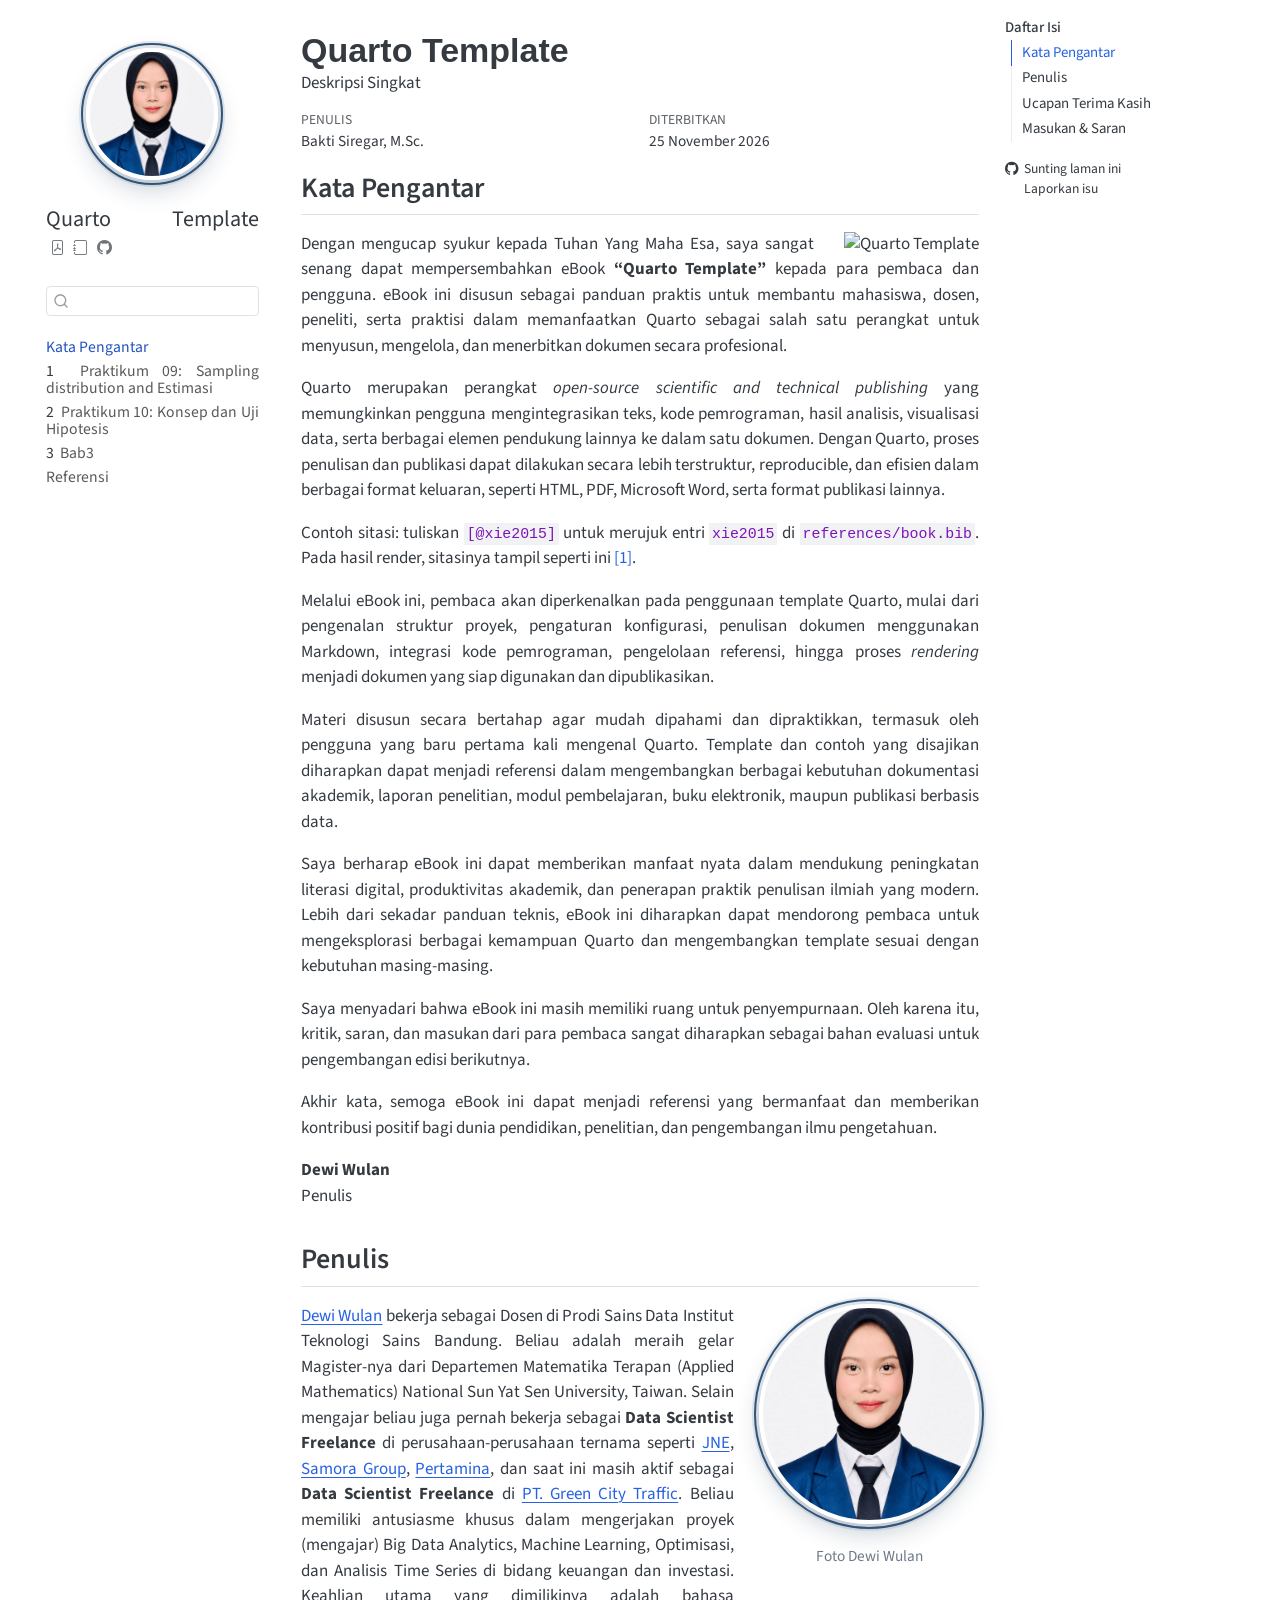
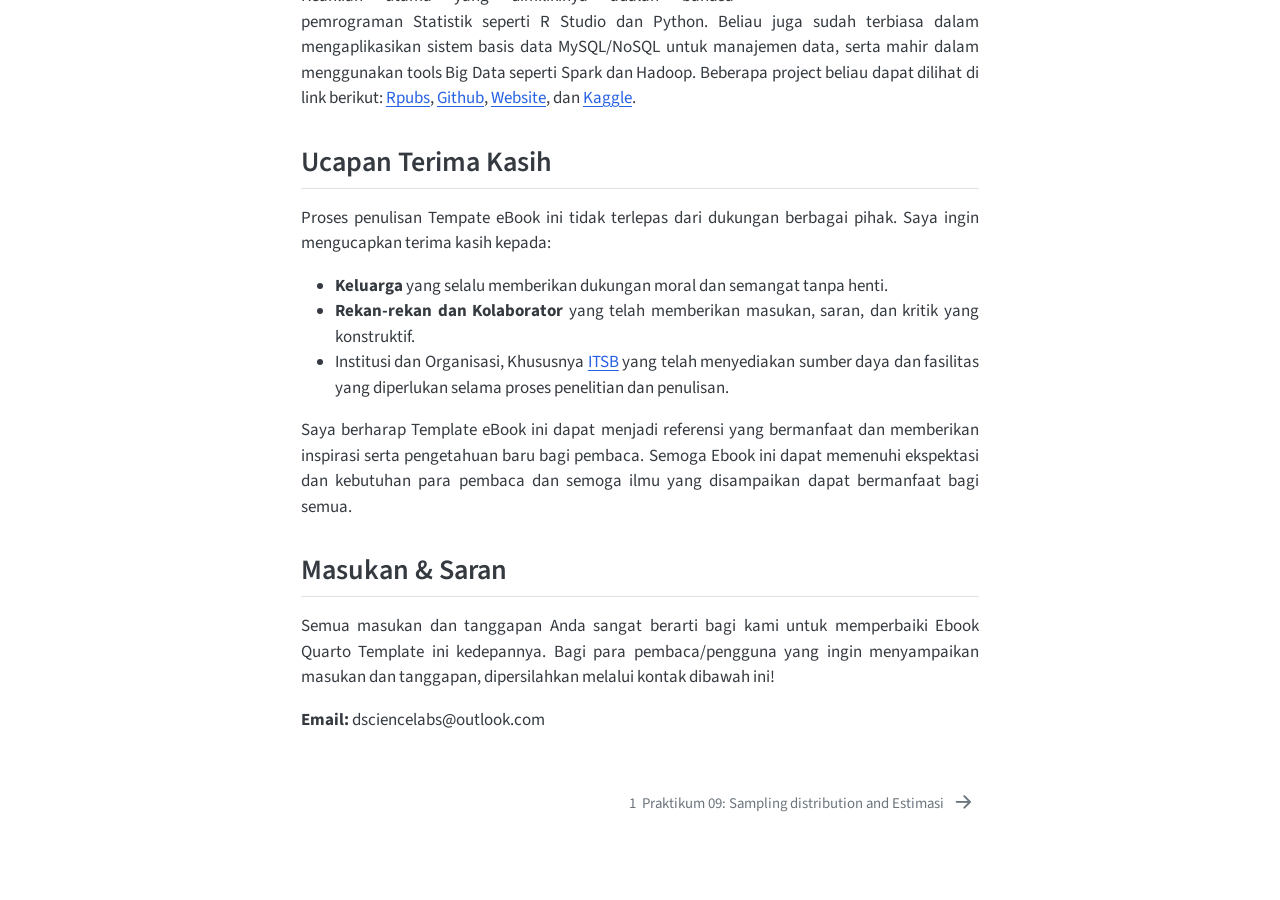
==== docs/index.html @ 30774d6d "Update book content" ====
<!DOCTYPE html>
<html xmlns="http://www.w3.org/1999/xhtml" lang="id" xml:lang="id"><head>

<meta charset="utf-8">
<meta name="generator" content="quarto-1.11.9">

<meta name="viewport" content="width=device-width, initial-scale=1.0, user-scalable=yes">

<meta name="author" content="Dewi Wulan">
<meta name="dcterms.date" content="2026-11-25">
<meta name="description" content="Deskripsi Singkat">

<title>Quarto Template</title>
<style>
/* Default styles provided by pandoc.
** See https://pandoc.org/MANUAL.html#variables-for-html for config info.
*/
span.smallcaps{font-variant: small-caps;}
div.columns{display: flex; gap: 1.5em;}
div.column{flex: auto;}
@media screen {
div.columns{gap: min(4vw, 1.5em);}
div.column{overflow-x: auto;}
}
div.hanging-indent{margin-left: 1.5em; text-indent: -1.5em;}
ul.task-list{list-style: none;}
ul.task-list li input[type="checkbox"] {
  width: 0.8em;
  margin: 0 0.8em 0.2em -1em; /* quarto-specific, see https://github.com/quarto-dev/quarto-cli/issues/4556 */ 
  vertical-align: middle;
}
/* CSS for citations */
div.csl-bib-body { }
div.csl-entry {
  clear: both;
  margin-bottom: 0em;
}
.hanging-indent div.csl-entry {
  margin-left:2em;
  text-indent:-2em;
}
div.csl-left-margin {
  min-width:2em;
  float:left;
}
div.csl-right-inline {
  margin-left:2em;
  padding-left:1em;
}
div.csl-indent {
  margin-left: 2em;
}</style>


<script src="site_libs/quarto-nav/quarto-nav.js"></script>
<script src="site_libs/quarto-nav/headroom.min.js"></script>
<script src="site_libs/clipboard/clipboard.min.js"></script>
<script src="site_libs/quarto-search/autocomplete.umd.js"></script>
<script src="site_libs/quarto-search/fuse.min.js"></script>
<script src="site_libs/quarto-search/quarto-search.js"></script>
<meta name="quarto:offset" content="./">
<link href="./chapters/bab-1.html" rel="next">
<script src="site_libs/quarto-html/quarto.js" type="module"></script>
<script src="site_libs/quarto-html/tabsets/tabsets.js" type="module"></script>
<script src="site_libs/quarto-html/scrollable-regions/scrollable-regions.js" type="module"></script>
<script src="site_libs/quarto-html/popper.min.js"></script>
<script src="site_libs/quarto-html/tippy.umd.min.js"></script>
<script src="site_libs/quarto-html/anchor.min.js"></script>
<link href="site_libs/quarto-html/tippy.css" rel="stylesheet">
<link href="site_libs/quarto-html/quarto-syntax-highlighting-63b5708e65d6cd79cd7618c58d0c21e7.css" rel="stylesheet" id="quarto-text-highlighting-styles">
<script src="site_libs/bootstrap/bootstrap.min.js"></script>
<link href="site_libs/bootstrap/bootstrap-icons.css" rel="stylesheet">
<link href="site_libs/bootstrap/bootstrap-8575377b15774f46c10fa1d7752ca172.min.css" rel="stylesheet" append-hash="true" id="quarto-bootstrap" data-mode="light">
<script id="quarto-search-options" type="application/json">{
  "location": "sidebar",
  "copy-button": false,
  "collapse-after": 3,
  "panel-placement": "start",
  "type": "textbox",
  "limit": 50,
  "keyboard-shortcut": [
    "f",
    "/",
    "s"
  ],
  "show-item-context": false,
  "language": {
    "search-no-results-text": "Tidak ada hasil",
    "search-matching-documents-text": "dokumen cocok",
    "search-copy-link-title": "Salin tautan untuk mencari",
    "search-hide-matches-text": "Sembunyikan kecocokan lainnya",
    "search-more-match-text": "kecocokan lainnya di dokumen ini",
    "search-more-matches-text": "kecocokan lainnya di dokumen ini",
    "search-clear-button-title": "Hapus",
    "search-text-placeholder": "",
    "search-detached-cancel-button-title": "Batal",
    "search-submit-button-title": "Kirim",
    "search-label": "Mencari"
  }
}</script>
<style>html{ scroll-behavior: smooth; }</style>
<meta name="author" content="Bakti Siregar, M.Sc.">


<link rel="stylesheet" href="assets/style.css">
</head>

<body class="nav-sidebar floating quarto-light"><a id="quarto-skip-link" class="visually-hidden-focusable" href="#quarto-document-content">Skip to main content</a>

<div id="quarto-search-results"></div>
  <header id="quarto-header" class="headroom fixed-top">
  <nav class="quarto-secondary-nav" aria-label="Bilah alat">
    <div class="container-fluid d-flex">
      <button type="button" class="quarto-btn-toggle btn" data-bs-toggle="collapse" role="button" data-bs-target=".quarto-sidebar-collapse-item" aria-controls="quarto-sidebar" aria-expanded="false" aria-label="Alihkan bilah sisi" onclick="if (window.quartoToggleHeadroom) { window.quartoToggleHeadroom(); }">
        <i class="bi bi-layout-text-sidebar-reverse"></i>
      </button>
        <nav class="quarto-page-breadcrumbs" aria-label="Jalur"><ol class="breadcrumb"><li class="breadcrumb-item"><a href="./index.html">Kata Pengantar</a></li></ol></nav>
        <a class="flex-grow-1" data-bs-toggle="collapse" data-bs-target=".quarto-sidebar-collapse-item" onclick="if (window.quartoToggleHeadroom) { window.quartoToggleHeadroom(); }">      
        </a>
      <button type="button" class="btn quarto-search-button" aria-label="Mencari" onclick="window.quartoOpenSearch();">
        <i class="bi bi-search"></i>
      </button>
    </div>
  </nav>
</header>
<!-- content -->
<div id="quarto-content" class="quarto-container page-columns page-rows-contents page-layout-article">
<!-- sidebar -->
  <nav id="quarto-sidebar" class="sidebar collapse collapse-horizontal quarto-sidebar-collapse-item sidebar-navigation floating overflow-auto" aria-label="Situs web">
    <div class="pt-lg-2 mt-2 text-left sidebar-header">
    <div class="sidebar-title mb-0 py-0">
      <a href="./">Quarto Template</a> 
        <div class="sidebar-tools-main tools-wide">
    <a href="./Quarto-Template.pdf" title="Pratinjau PDF" class="quarto-navigation-tool px-1" aria-label="Pratinjau PDF"><i class="bi bi-file-pdf"></i></a>
    <a href="./epub-reader.html" title="Pratinjau EPUB" class="quarto-navigation-tool px-1" aria-label="Pratinjau EPUB"><i class="bi bi-journal"></i></a>
    <a href="https://github.com/pakardata1/ebook-template-quarto.git" title="Kode Sumber" class="quarto-navigation-tool px-1" aria-label="Kode Sumber"><i class="bi bi-github"></i></a>
</div>
    </div>
      </div>
        <div class="mt-2 flex-shrink-0 align-items-center">
        <div class="sidebar-search">
        <div id="quarto-search" class="" title="Mencari"></div>
        </div>
        </div>
    <div class="sidebar-menu-container"> 
    <ul class="list-unstyled mt-1">
        <li class="sidebar-item">
  <div class="sidebar-item-container"> 
  <a href="./index.html" class="sidebar-item-text sidebar-link active">
 <span class="menu-text">Kata Pengantar</span></a>
  </div>
</li>
        <li class="sidebar-item">
  <div class="sidebar-item-container"> 
  <a href="./chapters/bab-1.html" class="sidebar-item-text sidebar-link">
 <span class="menu-text"><span class="chapter-number">1</span>&nbsp; <span class="chapter-title">Praktikum 09: Sampling distribution and Estimasi</span></span></a>
  </div>
</li>
        <li class="sidebar-item">
  <div class="sidebar-item-container"> 
  <a href="./chapters/bab-2.html" class="sidebar-item-text sidebar-link">
 <span class="menu-text"><span class="chapter-number">2</span>&nbsp; <span class="chapter-title">Praktikum 10: Konsep dan Uji Hipotesis</span></span></a>
  </div>
</li>
        <li class="sidebar-item">
  <div class="sidebar-item-container"> 
  <a href="./chapters/bab-3.html" class="sidebar-item-text sidebar-link">
 <span class="menu-text"><span class="chapter-number">3</span>&nbsp; <span class="chapter-title">Bab3</span></span></a>
  </div>
</li>
        <li class="sidebar-item">
  <div class="sidebar-item-container"> 
  <a href="./references/referensi.html" class="sidebar-item-text sidebar-link">
 <span class="menu-text">Referensi</span></a>
  </div>
</li>
    </ul>
    </div>
</nav>
<div id="quarto-sidebar-glass" class="quarto-sidebar-collapse-item" data-bs-toggle="collapse" data-bs-target=".quarto-sidebar-collapse-item"></div>
<!-- margin-sidebar -->
    <div id="quarto-margin-sidebar" class="sidebar margin-sidebar">
        <nav id="TOC" role="doc-toc" aria-labelledby="toc-title" class="toc-active">
    <h2 id="toc-title">Daftar Isi</h2>
   
  <ul>
  <li><a href="#kata-pengantar" id="toc-kata-pengantar" class="nav-link active" data-scroll-target="#kata-pengantar">Kata Pengantar</a></li>
  <li><a href="#penulis" id="toc-penulis" class="nav-link" data-scroll-target="#penulis">Penulis</a></li>
  <li><a href="#ucapan-terima-kasih" id="toc-ucapan-terima-kasih" class="nav-link" data-scroll-target="#ucapan-terima-kasih">Ucapan Terima Kasih</a></li>
  <li><a href="#masukan-saran" id="toc-masukan-saran" class="nav-link" data-scroll-target="#masukan-saran">Masukan &amp; Saran</a></li>
  </ul>
<div class="toc-actions"><ul><li><a href="https://github.com/pakardata1/ebook-template-quarto.git/edit/main/index.qmd" class="toc-action"><i class="bi bi-github"></i>Sunting laman ini</a></li><li><a href="https://github.com/pakardata1/ebook-template-quarto.git/issues/new" class="toc-action"><i class="bi empty"></i>Laporkan isu</a></li></ul></div></nav>
    </div>
<!-- main -->
<main class="content" id="quarto-document-content" tabindex="-1">

<header id="title-block-header" class="quarto-title-block default">
<div class="quarto-title">
<h1 class="title">Quarto Template</h1>
</div>

<div>
  <div class="description">
    Deskripsi Singkat
  </div>
</div>


<div class="quarto-title-meta">

    <div>
    <div class="quarto-title-meta-heading">Penulis</div>
    <div class="quarto-title-meta-contents">
             <p>Bakti Siregar, M.Sc. </p>
          </div>
  </div>
    
    <div>
    <div class="quarto-title-meta-heading">Diterbitkan</div>
    <div class="quarto-title-meta-contents">
      <p class="date">25 November 2026</p>
    </div>
  </div>
  
    
  </div>
  


</header>



<section id="kata-pengantar" class="level2 unnumbered">
<h2 class="unnumbered anchored" data-anchor-id="kata-pengantar">Kata Pengantar</h2><p><img src="images/Cover.png" title="Quarto Template" class="quarto-cover-image nolightbox img-fluid"></p>
<p>Dengan mengucap syukur kepada Tuhan Yang Maha Esa, saya sangat senang dapat mempersembahkan eBook <strong>“Quarto Template”</strong> kepada para pembaca dan pengguna. eBook ini disusun sebagai panduan praktis untuk membantu mahasiswa, dosen, peneliti, serta praktisi dalam memanfaatkan Quarto sebagai salah satu perangkat untuk menyusun, mengelola, dan menerbitkan dokumen secara profesional.</p>
<p>Quarto merupakan perangkat <em>open-source scientific and technical publishing</em> yang memungkinkan pengguna mengintegrasikan teks, kode pemrograman, hasil analisis, visualisasi data, serta berbagai elemen pendukung lainnya ke dalam satu dokumen. Dengan Quarto, proses penulisan dan publikasi dapat dilakukan secara lebih terstruktur, reproducible, dan efisien dalam berbagai format keluaran, seperti HTML, PDF, Microsoft Word, serta format publikasi lainnya.</p>
<p>Contoh sitasi: tuliskan <code>[@xie2015]</code> untuk merujuk entri <code>xie2015</code> di <code>references/book.bib</code>. Pada hasil render, sitasinya tampil seperti ini <span class="citation" data-cites="xie2015"><a href="references/referensi.html#ref-xie2015" role="doc-biblioref">[1]</a></span>.</p>
<p>Melalui eBook ini, pembaca akan diperkenalkan pada penggunaan template Quarto, mulai dari pengenalan struktur proyek, pengaturan konfigurasi, penulisan dokumen menggunakan Markdown, integrasi kode pemrograman, pengelolaan referensi, hingga proses <em>rendering</em> menjadi dokumen yang siap digunakan dan dipublikasikan.</p>
<p>Materi disusun secara bertahap agar mudah dipahami dan dipraktikkan, termasuk oleh pengguna yang baru pertama kali mengenal Quarto. Template dan contoh yang disajikan diharapkan dapat menjadi referensi dalam mengembangkan berbagai kebutuhan dokumentasi akademik, laporan penelitian, modul pembelajaran, buku elektronik, maupun publikasi berbasis data.</p>
<p>Saya berharap eBook ini dapat memberikan manfaat nyata dalam mendukung peningkatan literasi digital, produktivitas akademik, dan penerapan praktik penulisan ilmiah yang modern. Lebih dari sekadar panduan teknis, eBook ini diharapkan dapat mendorong pembaca untuk mengeksplorasi berbagai kemampuan Quarto dan mengembangkan template sesuai dengan kebutuhan masing-masing.</p>
<p>Saya menyadari bahwa eBook ini masih memiliki ruang untuk penyempurnaan. Oleh karena itu, kritik, saran, dan masukan dari para pembaca sangat diharapkan sebagai bahan evaluasi untuk pengembangan edisi berikutnya.</p>
<p>Akhir kata, semoga eBook ini dapat menjadi referensi yang bermanfaat dan memberikan kontribusi positif bagi dunia pendidikan, penelitian, dan pengembangan ilmu pengetahuan.</p>
<p><strong>Dewi Wulan</strong><br>
Penulis</p>
</section>
<section id="penulis" class="level2">
<h2 class="anchored" data-anchor-id="penulis">Penulis</h2>
<div class="quarto-figure quarto-figure-right">
<figure class="figure">
<p><img src="images/author/DEWI.png" class="author-portrait img-fluid figure-img" style="width:1.5in"></p>
<figcaption>Foto Dewi Wulan</figcaption>
</figure>
</div>
<p><strong><a href="https://www.linkedin.com/in/dsciencelabs/">Dewi Wulan</a></strong> bekerja sebagai Dosen di Prodi Sains Data Institut Teknologi Sains Bandung. Beliau adalah meraih gelar Magister-nya dari Departemen Matematika Terapan (Applied Mathematics) National Sun Yat Sen University, Taiwan. Selain mengajar beliau juga pernah bekerja sebagai <strong>Data Scientist Freelance</strong> di perusahaan-perusahaan ternama seperti <a href="https://www.jne.co.id/id/beranda">JNE</a>, <a href="https://www.samoragroup.co.id/home/en">Samora Group</a>, <a href="https://www.pertamina.com/">Pertamina</a>, dan saat ini masih aktif sebagai <strong>Data Scientist Freelance</strong> di <a href="PT. Green City Traffic">PT. Green City Traffic</a>. Beliau memiliki antusiasme khusus dalam mengerjakan proyek (mengajar) Big Data Analytics, Machine Learning, Optimisasi, dan Analisis Time Series di bidang keuangan dan investasi. Keahlian utama yang dimilikinya adalah bahasa pemrograman Statistik seperti R Studio dan Python. Beliau juga sudah terbiasa dalam mengaplikasikan sistem basis data MySQL/NoSQL untuk manajemen data, serta mahir dalam menggunakan tools Big Data seperti Spark dan Hadoop. Beberapa project beliau dapat dilihat di link berikut: <a href="https://rpubs.com/dsciencelabs">Rpubs</a>, <a href="https://github.com/dsciencelabs">Github</a>, <a href="https://dsciencelabs.github.io/web/index.html">Website</a>, dan <a href="https://www.kaggle.com/baktisiregar/code">Kaggle</a>.</p>
</section>
<section id="ucapan-terima-kasih" class="level2">
<h2 class="anchored" data-anchor-id="ucapan-terima-kasih">Ucapan Terima Kasih</h2>
<p>Proses penulisan Tempate eBook ini tidak terlepas dari dukungan berbagai pihak. Saya ingin mengucapkan terima kasih kepada:</p>
<ul>
<li><strong>Keluarga</strong> yang selalu memberikan dukungan moral dan semangat tanpa henti.</li>
<li><strong>Rekan-rekan dan Kolaborator</strong> yang telah memberikan masukan, saran, dan kritik yang konstruktif.</li>
<li>Institusi dan Organisasi, Khususnya <strong><a href="https://itsb.ac.id/">ITSB</a></strong> yang telah menyediakan sumber daya dan fasilitas yang diperlukan selama proses penelitian dan penulisan.</li>
</ul>
<p>Saya berharap Template eBook ini dapat menjadi referensi yang bermanfaat dan memberikan inspirasi serta pengetahuan baru bagi pembaca. Semoga Ebook ini dapat memenuhi ekspektasi dan kebutuhan para pembaca dan semoga ilmu yang disampaikan dapat bermanfaat bagi semua.</p>
</section>
<section id="masukan-saran" class="level2">
<h2 class="anchored" data-anchor-id="masukan-saran">Masukan &amp; Saran</h2>
<p>Semua masukan dan tanggapan Anda sangat berarti bagi kami untuk memperbaiki Ebook Quarto Template ini kedepannya. Bagi para pembaca/pengguna yang ingin menyampaikan masukan dan tanggapan, dipersilahkan melalui kontak dibawah ini!</p>
<p><strong>Email:</strong> dsciencelabs@outlook.com</p>


<div id="refs" class="references csl-bib-body" data-entry-spacing="0" role="list" style="display: none">
<div id="ref-xie2015" class="csl-entry" role="listitem">
<div class="csl-left-margin">[1] </div><div class="csl-right-inline">Y. Xie, <em><a href="http://yihui.name/knitr/">Dynamic Documents with <span>R</span> and knitr</a></em>, 2nd ed. Boca Raton, Florida: Chapman; Hall/CRC, 2015.</div>
</div>
</div>
</section>

</main> <!-- /main -->
<script>

document.querySelectorAll('a[href^="http://"], a[href^="https://"]').forEach((link) => {

  if (link.classList.contains("quarto-navigation-tool")) {

    return;

  }



  window.tippy(link, {

    content: link.href,

    placement: "top",

    maxWidth: 480,

  });

});

</script>

<script id="quarto-html-after-body" type="application/javascript">
  window.document.addEventListener("DOMContentLoaded", function (event) {
    const icon = "";
    const anchorJS = new window.AnchorJS();
    anchorJS.options = {
      placement: 'right',
      icon: icon
    };
    anchorJS.add('.anchored');
    const isCodeAnnotation = (el) => {
      for (const clz of el.classList) {
        if (clz.startsWith('code-annotation-')) {                     
          return true;
        }
      }
      return false;
    }
    const onCopySuccess = function(e) {
      // button target
      const button = e.trigger;
      // don't keep focus
      button.blur();
      // flash "checked"
      button.classList.add('code-copy-button-checked');
      var currentTitle = button.getAttribute("title");
      button.setAttribute("title", "Disalin!");
      let tooltip;
      if (window.bootstrap) {
        button.setAttribute("data-bs-toggle", "tooltip");
        button.setAttribute("data-bs-placement", "left");
        button.setAttribute("data-bs-title", "Disalin!");
        tooltip = new bootstrap.Tooltip(button, 
          { trigger: "manual", 
            customClass: "code-copy-button-tooltip",
            offset: [0, -8]});
        tooltip.show();    
      }
      setTimeout(function() {
        if (tooltip) {
          tooltip.hide();
          button.removeAttribute("data-bs-title");
          button.removeAttribute("data-bs-toggle");
          button.removeAttribute("data-bs-placement");
        }
        button.setAttribute("title", currentTitle);
        button.classList.remove('code-copy-button-checked');
      }, 1000);
      // clear code selection
      e.clearSelection();
    }
    const getTextToCopy = function(trigger) {
      const outerScaffold = trigger.parentElement.cloneNode(true);
      const codeEl = outerScaffold.querySelector('code');
      for (const childEl of codeEl.children) {
        if (isCodeAnnotation(childEl)) {
          childEl.remove();
        }
      }
      return codeEl.innerText;
    }
    const clipboard = new window.ClipboardJS('.code-copy-button:not([data-in-quarto-modal])', {
      text: getTextToCopy
    });
    clipboard.on('success', onCopySuccess);
    if (window.document.getElementById('quarto-embedded-source-code-modal')) {
      const clipboardModal = new window.ClipboardJS('.code-copy-button[data-in-quarto-modal]', {
        text: getTextToCopy,
        container: window.document.getElementById('quarto-embedded-source-code-modal')
      });
      clipboardModal.on('success', onCopySuccess);
    }
      var localhostRegex = new RegExp(/^(?:http|https):\/\/localhost\:?[0-9]*\//);
      var mailtoRegex = new RegExp(/^mailto:/);
        var filterRegex = new RegExp('/' + window.location.host + '/');
      const newWindowLabel = "(opens in a new tab)";
      const newWindowNoteId = "quarto-ext-newwindow-label";
      // Links reference one hidden label through aria-describedby, so the
      // announcement never changes their accessible name.
      var describeNewWindow = (link) => {
        if (!window.document.getElementById(newWindowNoteId)) {
          var newWindowNote = window.document.createElement("span");
          newWindowNote.id = newWindowNoteId;
          newWindowNote.hidden = true;
          newWindowNote.textContent = newWindowLabel;
          window.document.body.appendChild(newWindowNote);
        }
        var describedBy = (link.getAttribute("aria-describedby") || "").split(/\s+/).filter(Boolean);
        if (!describedBy.includes(newWindowNoteId)) {
          describedBy.push(newWindowNoteId);
          link.setAttribute("aria-describedby", describedBy.join(" "));
        }
      }
      var isInternal = (href) => {
          return filterRegex.test(href) || localhostRegex.test(href) || mailtoRegex.test(href);
      }
      // Inspect non-navigation links and adorn them if external
      window.quartoDecorateExternalLinks = function (root) {
     var links = (root || window.document).querySelectorAll('a[href]:not(.nav-link):not(.navbar-brand):not(.toc-action):not(.sidebar-link):not(.sidebar-item-toggle):not(.pagination-link):not(.no-external):not([aria-hidden]):not(.dropdown-item):not(.quarto-navigation-tool):not(.about-link)');
      for (var i=0; i<links.length; i++) {
        const link = links[i];
        if (!isInternal(link.href)) {
          // undo the damage that might have been done by quarto-nav.js in the case of
          // links that we want to consider external
          if (link.dataset.originalHref !== undefined) {
            link.href = link.dataset.originalHref;
          }
            // target, if specified
            link.setAttribute("target", "_blank");
            if (link.getAttribute("rel") === null) {
              link.setAttribute("rel", "noopener");
            }
            describeNewWindow(link);
          if (!link.classList.contains('no-external-icon')) {
          }
        }
      }
      };
      window.quartoDecorateExternalLinks(window.document);
    // Esc closes the popup (WCAG 1.4.13) and focus leaving both trigger and
    // popup closes it (WCAG 2.4.11); tippy handles neither for interactive popups.
    const hideOnEscAndFocusOut = {
      name: 'hideOnEscAndFocusOut',
      defaultValue: true,
      fn(instance) {
        const dismiss = () => {
          // A show scheduled by the trigger delay would otherwise reopen it
          instance.clearDelayTimeouts();
          instance.hide();
        };
        const onKeyDown = (event) => {
          if (event.key !== 'Escape') {
            return;
          }
          // Keep Esc from also reaching page handlers (e.g. reveal.js overview),
          // except an open reveal.js slide menu, which Esc should close too.
          // The menu handles keys only when its keyboard option is on.
          const menuHandlesEsc = window.Reveal?.getPlugin?.('menu')?.isOpen() &&
            window.Reveal.getConfig().menu?.keyboard !== false;
          if (!menuHandlesEsc) {
            event.stopPropagation();
          }
          if (instance.popper.contains(window.document.activeElement)) {
            // Disabled while refocusing so the focus trigger does not reopen it
            instance.disable();
            instance.reference.focus();
            instance.enable();
          }
          dismiss();
        };
        const onFocusOut = (event) => {
          const target = event.relatedTarget;
          if (target && !instance.reference.contains(target) &&
              !instance.popper.contains(target)) {
            dismiss();
          }
        };
        // On the trigger too: a click trigger (code-annotations: select) has no
        // blur handling. Attached for the instance's lifetime so leaving the
        // trigger also cancels a show still pending on the trigger delay.
        instance.reference.addEventListener('focusout', onFocusOut);
        return {
          onShow() {
            window.document.addEventListener('keydown', onKeyDown, true);
            instance.popper.addEventListener('focusout', onFocusOut);
          },
          onHide() {
            window.document.removeEventListener('keydown', onKeyDown, true);
            instance.popper.removeEventListener('focusout', onFocusOut);
          },
          onDestroy() {
            instance.reference.removeEventListener('focusout', onFocusOut);
          },
        };
      },
    };
    function tippyHover(el, contentFn, onTriggerFn, onUntriggerFn) {
      const config = {
        allowHTML: true,
        maxWidth: 500,
        delay: 100,
        arrow: false,
        appendTo: function(el) {
            return el.parentElement;
        },
        interactive: true,
        interactiveBorder: 10,
        theme: 'quarto',
        placement: 'bottom-start',
        plugins: [hideOnEscAndFocusOut],
      };
      if (contentFn) {
        config.content = contentFn;
      }
      if (onTriggerFn) {
        config.onTrigger = onTriggerFn;
      }
      if (onUntriggerFn) {
        config.onUntrigger = onUntriggerFn;
      }
      window.tippy(el, config); 
    }
    const noterefs = window.document.querySelectorAll('a[role="doc-noteref"]');
    for (var i=0; i<noterefs.length; i++) {
      const ref = noterefs[i];
      tippyHover(ref, function() {
        // use id or data attribute instead here
        let href = ref.getAttribute('data-footnote-href') || ref.getAttribute('href');
        try { href = new URL(href).hash; } catch {}
        const id = href.replace(/^#\/?/, "");
        const note = window.document.getElementById(id);
        if (note) {
          return note.innerHTML;
        } else {
          return "";
        }
      });
    }
    const xrefs = window.document.querySelectorAll('a.quarto-xref');
    const processXRef = (id, note) => {
      // Strip column container classes
      const stripColumnClz = (el) => {
        el.classList.remove("page-full", "page-columns");
        if (el.children) {
          for (const child of el.children) {
            stripColumnClz(child);
          }
        }
      }
      stripColumnClz(note)
      if (id === null || id.startsWith('sec-')) {
        // Special case sections, only their first couple elements
        const container = document.createElement("div");
        if (note.children && note.children.length > 2) {
          container.appendChild(note.children[0].cloneNode(true));
          for (let i = 1; i < note.children.length; i++) {
            const child = note.children[i];
            if (child.tagName === "P" && child.innerText === "") {
              continue;
            } else {
              container.appendChild(child.cloneNode(true));
              break;
            }
          }
          if (window.Quarto?.typesetMath) {
            window.Quarto.typesetMath(container);
          }
          return container.innerHTML
        } else {
          if (window.Quarto?.typesetMath) {
            window.Quarto.typesetMath(note);
          }
          return note.innerHTML;
        }
      } else {
        // Remove any anchor links if they are present
        const anchorLink = note.querySelector('a.anchorjs-link');
        if (anchorLink) {
          anchorLink.remove();
        }
        if (window.Quarto?.typesetMath) {
          window.Quarto.typesetMath(note);
        }
        if (note.classList.contains("callout")) {
          return note.outerHTML;
        } else {
          return note.innerHTML;
        }
      }
    }
    for (var i=0; i<xrefs.length; i++) {
      const xref = xrefs[i];
      tippyHover(xref, undefined, function(instance) {
        instance.disable();
        let url = xref.getAttribute('href');
        let hash = undefined; 
        if (url.startsWith('#')) {
          hash = url;
        } else {
          try { hash = new URL(url).hash; } catch {}
        }
        if (hash) {
          const id = hash.replace(/^#\/?/, "");
          const note = window.document.getElementById(id);
          if (note !== null) {
            try {
              const html = processXRef(id, note.cloneNode(true));
              instance.setContent(html);
            } finally {
              instance.enable();
              instance.show();
            }
          } else {
            // See if we can fetch this
            fetch(url.split('#')[0])
            .then(res => res.text())
            .then(html => {
              const parser = new DOMParser();
              const htmlDoc = parser.parseFromString(html, "text/html");
              const note = htmlDoc.getElementById(id);
              if (note !== null) {
                const html = processXRef(id, note);
                instance.setContent(html);
              } 
            }).finally(() => {
              instance.enable();
              instance.show();
            });
          }
        } else {
          // See if we can fetch a full url (with no hash to target)
          // This is a special case and we should probably do some content thinning / targeting
          fetch(url)
          .then(res => res.text())
          .then(html => {
            const parser = new DOMParser();
            const htmlDoc = parser.parseFromString(html, "text/html");
            const note = htmlDoc.querySelector('main.content');
            if (note !== null) {
              // This should only happen for chapter cross references
              // (since there is no id in the URL)
              // remove the first header
              if (note.children.length > 0 && note.children[0].tagName === "HEADER") {
                note.children[0].remove();
              }
              const html = processXRef(null, note);
              instance.setContent(html);
            } 
          }).finally(() => {
            instance.enable();
            instance.show();
          });
        }
      }, function(instance) {
      });
    }
        let selectedAnnoteEl;
        const selectorForAnnotation = ( cell, annotation) => {
          let cellAttr = 'data-code-cell="' + cell + '"';
          let lineAttr = 'data-code-annotation="' +  annotation + '"';
          const selector = 'span[' + cellAttr + '][' + lineAttr + ']';
          return selector;
        }
        const selectCodeLines = (annoteEl) => {
          const doc = window.document;
          const targetCell = annoteEl.getAttribute("data-target-cell");
          const targetAnnotation = annoteEl.getAttribute("data-target-annotation");
          const annoteSpan = window.document.querySelector(selectorForAnnotation(targetCell, targetAnnotation));
          const lines = annoteSpan.getAttribute("data-code-lines").split(",");
          const lineIds = lines.map((line) => {
            return targetCell + "-" + line;
          })
          // Each band is positioned against its own containing block, which is
          // not the offsetParent of the lines, so place it from client rects.
          const placeBand = (band, firstEl, lastEl, codeBlock) => {
            const container = band.offsetParent;
            if (container === null) {
              return;
            }
            const containerRect = container.getBoundingClientRect();
            // Reveal.js scales slides with a transform, so convert client
            // pixels back to the CSS pixels of the container.
            const scale = containerRect.height / container.offsetHeight || 1;
            const firstRect = firstEl.getBoundingClientRect();
            const lastRect = lastEl.getBoundingClientRect();
            const top = (firstRect.top - containerRect.top) / scale - container.clientTop + container.scrollTop;
            const height = (lastRect.bottom - firstRect.top) / scale;
            band.style.top = top - 2 + "px";
            band.style.height = height + 4 + "px";
            if (codeBlock) {
              // Without the copy button wrapper, the containing block is wider
              // than the code block, so span the code block explicitly.
              const blockRect = codeBlock.getBoundingClientRect();
              band.style.left = (blockRect.left - containerRect.left) / scale - container.clientLeft + container.scrollLeft + "px";
              band.style.width = blockRect.width / scale + "px";
            }
          };
          if (lineIds.length > 0) {
            const el = window.document.getElementById(lineIds[0]);
            const lastEl = window.document.getElementById(lineIds[lineIds.length - 1]);
            const parent = el.parentElement.parentElement;
            // cook up a div (if necessary) and position it
            let div = window.document.getElementById("code-annotation-line-highlight");
            if (div === null) {
              div = window.document.createElement("div");
              div.setAttribute("id", "code-annotation-line-highlight");
              div.style.position = 'absolute';
              parent.appendChild(div);
            }
            placeBand(div, el, lastEl, parent.closest("div.sourceCode") || parent);
            let gutterDiv = window.document.getElementById("code-annotation-line-highlight-gutter");
            if (gutterDiv === null) {
              gutterDiv = window.document.createElement("div");
              gutterDiv.setAttribute("id", "code-annotation-line-highlight-gutter");
              gutterDiv.style.position = 'absolute';
              const codeCell = window.document.getElementById(targetCell);
              const gutter = codeCell.querySelector('.code-annotation-gutter');
              gutter.appendChild(gutterDiv);
            }
            placeBand(gutterDiv, el, lastEl);
            selectedAnnoteEl = annoteEl;
          }
        };
        const unselectCodeLines = () => {
          const elementsIds = ["code-annotation-line-highlight", "code-annotation-line-highlight-gutter"];
          elementsIds.forEach((elId) => {
            const div = window.document.getElementById(elId);
            if (div) {
              div.remove();
            }
          });
          selectedAnnoteEl = undefined;
        };
          // Handle positioning of the toggle
      window.addEventListener(
        "resize",
        throttle(() => {
          elRect = undefined;
          if (selectedAnnoteEl) {
            selectCodeLines(selectedAnnoteEl);
          }
        }, 10)
      );
      function throttle(fn, ms) {
      let throttle = false;
      let timer;
        return (...args) => {
          if(!throttle) { // first call gets through
              fn.apply(this, args);
              throttle = true;
          } else { // all the others get throttled
              if(timer) clearTimeout(timer); // cancel #2
              timer = setTimeout(() => {
                fn.apply(this, args);
                timer = throttle = false;
              }, ms);
          }
        };
      }
        // Attach click handler to the DT
        const annoteDls = window.document.querySelectorAll('dt[data-target-cell]');
        for (const annoteDlNode of annoteDls) {
          annoteDlNode.addEventListener('click', (event) => {
            const clickedEl = event.target;
            if (clickedEl !== selectedAnnoteEl) {
              unselectCodeLines();
              const activeEl = window.document.querySelector('dt[data-target-cell].code-annotation-active');
              if (activeEl) {
                activeEl.classList.remove('code-annotation-active');
              }
              selectCodeLines(clickedEl);
              clickedEl.classList.add('code-annotation-active');
            } else {
              // Unselect the line
              unselectCodeLines();
              clickedEl.classList.remove('code-annotation-active');
            }
          });
        }
    const findCites = (el) => {
      const parentEl = el.parentElement;
      if (parentEl) {
        const cites = parentEl.dataset.cites;
        if (cites) {
          return {
            el,
            cites: cites.split(' ')
          };
        } else {
          return findCites(el.parentElement)
        }
      } else {
        return undefined;
      }
    };
    var bibliorefs = window.document.querySelectorAll('a[role="doc-biblioref"]');
    for (var i=0; i<bibliorefs.length; i++) {
      const ref = bibliorefs[i];
      const citeInfo = findCites(ref);
      if (citeInfo) {
        tippyHover(citeInfo.el, function() {
          var popup = window.document.createElement('div');
          citeInfo.cites.forEach(function(cite) {
            var citeDiv = window.document.createElement('div');
            citeDiv.classList.add('hanging-indent');
            citeDiv.classList.add('csl-entry');
            var biblioDiv = window.document.getElementById('ref-' + cite);
            if (biblioDiv) {
              citeDiv.innerHTML = biblioDiv.innerHTML;
            }
            popup.appendChild(citeDiv);
          });
          return popup.innerHTML;
        });
      }
    }
  });
  </script>
  <script type="application/javascript">
  window.quartoScrollableRegionsLabels = {"code":"Kode yang dapat digulir","output":"Keluaran yang dapat digulir"};
  </script>
<nav class="page-navigation" aria-label="Halaman">
  <div class="nav-page nav-page-previous">
  </div>
  <div class="nav-page nav-page-next">
      <a href="./chapters/bab-1.html" class="pagination-link" aria-label="Praktikum 09: Sampling distribution and Estimasi">
        <span class="nav-page-text"><span class="chapter-number">1</span>&nbsp; <span class="chapter-title">Praktikum 09: Sampling distribution and Estimasi</span></span> <i class="bi bi-arrow-right-short"></i>
      </a>
  </div>
</nav>
</div> <!-- /content -->




<footer class="footer"><div class="nav-footer"><div class="nav-footer-center"><div class="toc-actions d-sm-block d-md-none"><ul><li><a href="https://github.com/pakardata1/ebook-template-quarto.git/edit/main/index.qmd" class="toc-action"><i class="bi bi-github"></i>Sunting laman ini</a></li><li><a href="https://github.com/pakardata1/ebook-template-quarto.git/issues/new" class="toc-action"><i class="bi empty"></i>Laporkan isu</a></li></ul></div></div></div></footer><script src="site_libs/quarto-html/zenscroll-min.js"></script>
</body></html>
---- docs/site_libs/quarto-html/quarto-syntax-highlighting-63b5708e65d6cd79cd7618c58d0c21e7.css ----
/* quarto syntax highlight colors */
:root {
  --quarto-hl-ot-color: #003B4F;
  --quarto-hl-at-color: #657422;
  --quarto-hl-ss-color: #20794D;
  --quarto-hl-an-color: #5E5E5E;
  --quarto-hl-fu-color: #4758AB;
  --quarto-hl-st-color: #20794D;
  --quarto-hl-cf-color: #003B4F;
  --quarto-hl-op-color: #5E5E5E;
  --quarto-hl-er-color: #AD0000;
  --quarto-hl-bn-color: #AD0000;
  --quarto-hl-al-color: #AD0000;
  --quarto-hl-va-color: #111111;
  --quarto-hl-bu-color: inherit;
  --quarto-hl-ex-color: inherit;
  --quarto-hl-pp-color: #AD0000;
  --quarto-hl-in-color: #5E5E5E;
  --quarto-hl-vs-color: #20794D;
  --quarto-hl-wa-color: #5E5E5E;
  --quarto-hl-do-color: #5E5E5E;
  --quarto-hl-im-color: #00769E;
  --quarto-hl-ch-color: #20794D;
  --quarto-hl-dt-color: #AD0000;
  --quarto-hl-fl-color: #AD0000;
  --quarto-hl-co-color: #5E5E5E;
  --quarto-hl-cv-color: #5E5E5E;
  --quarto-hl-cn-color: #8f5902;
  --quarto-hl-sc-color: #5E5E5E;
  --quarto-hl-dv-color: #AD0000;
  --quarto-hl-kw-color: #003B4F;
}

/* other quarto variables */
:root {
  --quarto-font-monospace: SFMono-Regular, Menlo, Monaco, Consolas, "Liberation Mono", "Courier New", monospace;
}

/* syntax highlight based on Pandoc's rules */
pre > code.sourceCode > span {
  color: #003B4F;
}

code.sourceCode > span {
  color: #003B4F;
}

div.sourceCode,
div.sourceCode pre.sourceCode {
  color: #003B4F;
}

/* Normal */
code span {
  color: #003B4F;
}

/* Alert */
code span.al {
  color: #AD0000;
  font-style: inherit;
}

/* Annotation */
code span.an {
  color: #5E5E5E;
  font-style: inherit;
}

/* Attribute */
code span.at {
  color: #657422;
  font-style: inherit;
}

/* BaseN */
code span.bn {
  color: #AD0000;
  font-style: inherit;
}

/* BuiltIn */
code span.bu {
  font-style: inherit;
}

/* ControlFlow */
code span.cf {
  color: #003B4F;
  font-weight: bold;
  font-style: inherit;
}

/* Char */
code span.ch {
  color: #20794D;
  font-style: inherit;
}

/* Constant */
code span.cn {
  color: #8f5902;
  font-style: inherit;
}

/* Comment */
code span.co {
  color: #5E5E5E;
  font-style: inherit;
}

/* CommentVar */
code span.cv {
  color: #5E5E5E;
  font-style: italic;
}

/* Documentation */
code span.do {
  color: #5E5E5E;
  font-style: italic;
}

/* DataType */
code span.dt {
  color: #AD0000;
  font-style: inherit;
}

/* DecVal */
code span.dv {
  color: #AD0000;
  font-style: inherit;
}

/* Error */
code span.er {
  color: #AD0000;
  font-style: inherit;
}

/* Extension */
code span.ex {
  font-style: inherit;
}

/* Float */
code span.fl {
  color: #AD0000;
  font-style: inherit;
}

/* Function */
code span.fu {
  color: #4758AB;
  font-style: inherit;
}

/* Import */
code span.im {
  color: #00769E;
  font-style: inherit;
}

/* Information */
code span.in {
  color: #5E5E5E;
  font-style: inherit;
}

/* Keyword */
code span.kw {
  color: #003B4F;
  font-weight: bold;
  font-style: inherit;
}

/* Operator */
code span.op {
  color: #5E5E5E;
  font-style: inherit;
}

/* Other */
code span.ot {
  color: #003B4F;
  font-style: inherit;
}

/* Preprocessor */
code span.pp {
  color: #AD0000;
  font-style: inherit;
}

/* SpecialChar */
code span.sc {
  color: #5E5E5E;
  font-style: inherit;
}

/* SpecialString */
code span.ss {
  color: #20794D;
  font-style: inherit;
}

/* String */
code span.st {
  color: #20794D;
  font-style: inherit;
}

/* Variable */
code span.va {
  color: #111111;
  font-style: inherit;
}

/* VerbatimString */
code span.vs {
  color: #20794D;
  font-style: inherit;
}

/* Warning */
code span.wa {
  color: #5E5E5E;
  font-style: italic;
}

.prevent-inlining {
  content: "</";
}

/*# sourceMappingURL=054cc16b9e9817627be6994582d2ffb5.css.map */
---- docs/assets/style.css ----
p.caption {
  color: #777;
  margin-top: 10px;
}
p code {
  white-space: inherit;
}
pre {
  word-break: normal;
  word-wrap: normal;
}
pre code {
  white-space: inherit;
}


/* TOC */

.book .book-summary {
    position: absolute;
    top: 0;
    left: -300px;
    bottom: 0;
    z-index: 1;
    width: 300px;
    color: #FFFFFF;
    background: #315479;
    border-right: 1px solid rgba(0,0,0,.15);
}

.book .book-summary ul.summary li a, .book .book-summary ul.summary li span {
    margin: 5px 5px 5px 5px;
    display: block;
    padding: 10px 20px 10px 20px;
    color: #FFFFFF;
    background: 0 0;
    text-overflow: ellipsis;
    overflow: hidden;
    white-space: nowrap;
    position: relative;
}

.book .book-summary ul.summary li.active>a {
    padding-left: 5px;
    border-radius: 10px 10px 10px 10px;
    color: #FFFFFF;
    font-weight: bold;
    background: rgba(243,242,242,.35);
    text-decoration: none;
}

.book .book-summary ul.summary li a:hover {
    padding-left: 5px;
    border-radius: 10px 10px 10px 10px;
    font-weight: bold;
    color: #FFFFFF;
    background: rgba(243,242,242,.40);
    text-decoration: none;
}

/* Tables */

td, tr, th {
    color:white !important;
    background-color: transparent !important;
}

table {
    border-radius: 10px 10px 10px 10px;
    color:white !important;
    background-color: rgb(78, 92, 104) !important;
    padding: 6px 13px;
    border: 1px solid #f0f0f0;
}


caption {
    color:black;
}


/* source code copy button */
.copy {
  width: inherit;
  background-color: #e2e2e2 ;
  border: none;
  border-radius: 2px;
  float: right;
  font-size: 60%;
  padding: 4px 4px 4px 4px;
  margin-left:5px;
}

.download {
  width: inherit;
  background-color: #e2e2e2 ;
  border: none;
  border-radius: 2px;
  float: right;
  font-size: 60%;
  padding: 4px 4px 4px 4px;
}

.book .book-header.fixed {
  font-family: 'Pacifico', sans-serif;
  background-color:#F2F2F2;
}

.title {
  font-family: 'Pacifico', sans-serif;  
}

.book .book-summary {
  font-family:'PT Sans', sans-serif;
}

.book.font-family-0 {
    font-family: 'Source Sans Pro', arial, sans-serif;
}

/*
.book .book-body .page-wrapper .page-inner {
  max-width: 980px !important;
}
*/


body {
  text-align: justify
}

#quarto-sidebar .sidebar-header::before {
  content: "";
  display: block;
  width: 132px;
  aspect-ratio: 1;
  margin: 1rem auto 1.5rem;
  background: url("../images/author/DEWI.png") center 26% / cover no-repeat;
  border: 4px solid #fff;
  border-radius: 50%;
  outline: 2px solid #315479;
  outline-offset: 3px;
  box-shadow: 0 0 0 7px rgba(49, 84, 121, 0.12), 0 10px 24px rgba(0, 40, 70, 0.2);
}

#penulis .quarto-figure-right {
  float: right;
  width: clamp(150px, 24vw, 220px);
  margin: 0 0 1rem 1.5rem;
}

#penulis .quarto-figure-right figure {
  margin: 0;
}

#penulis .author-portrait {
  width: 100% !important;
  aspect-ratio: 1;
  object-fit: cover;
  object-position: center 26%;
  border: 4px solid #fff;
  border-radius: 50%;
  outline: 2px solid #315479;
  outline-offset: 3px;
  box-shadow: 0 0 0 7px rgba(49, 84, 121, 0.12), 0 10px 24px rgba(0, 40, 70, 0.2);
}

#penulis .quarto-figure-right figcaption {
  margin-top: 0.75rem;
  text-align: center;
}

@media (max-width: 575.98px) {
  #penulis .quarto-figure-right {
    float: none;
    width: min(60%, 220px);
    margin: 0 auto 1.5rem;
  }
}


.nocopy {
        -webkit-touch-callout: none;  /* iOS Safari */   
	-webkit-user-select: none;    /* Chrome all / Safari all */
	-khtml-user-select: none;     /* Konqueror */
	-moz-user-select: none;       /* Firefox all */
	-ms-user-select: none;        /* IE 10+ */
	-o-user-select: none;
	user-select: none;            /* Likely future */
}

/* NO SELECT + HIGHLIGHT COLOR */
* {
  user-select: none;
}
*::selection {
  background: none;
}
*::-moz-selection {
  background: none;
}
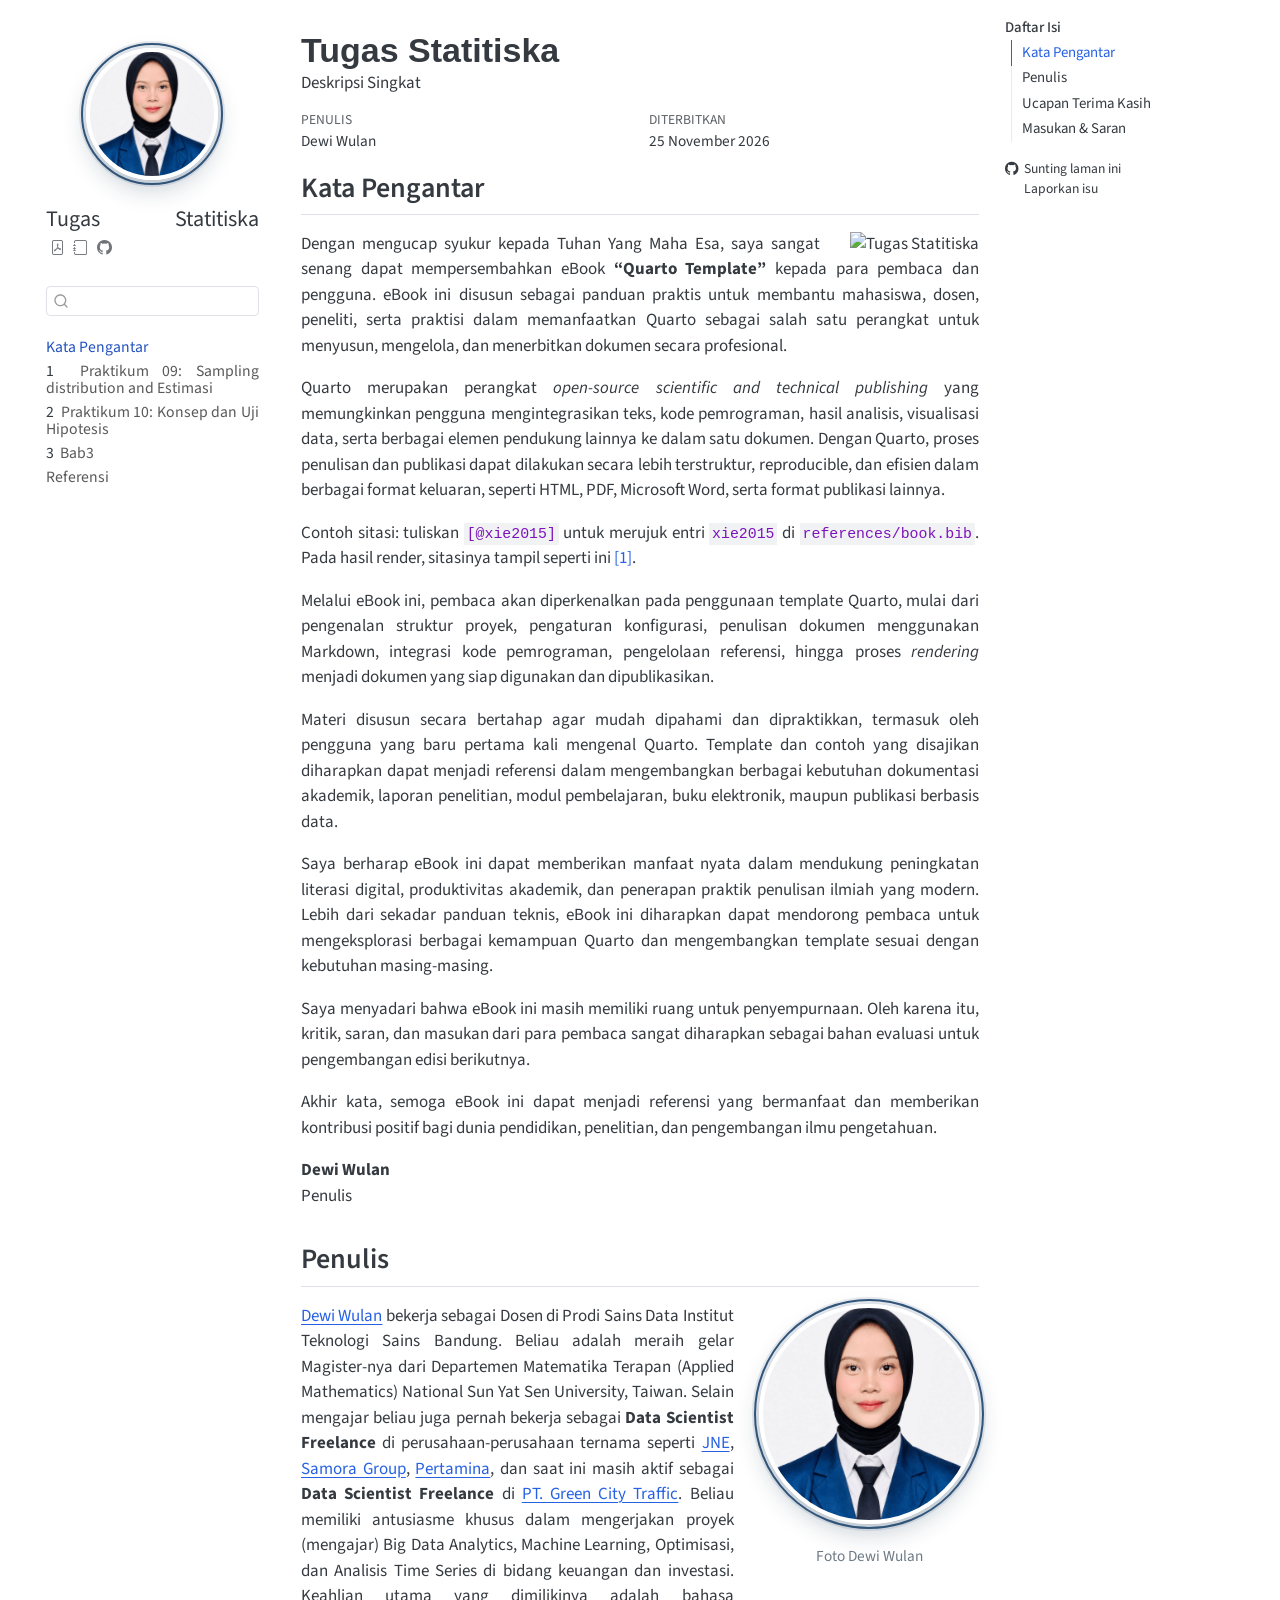
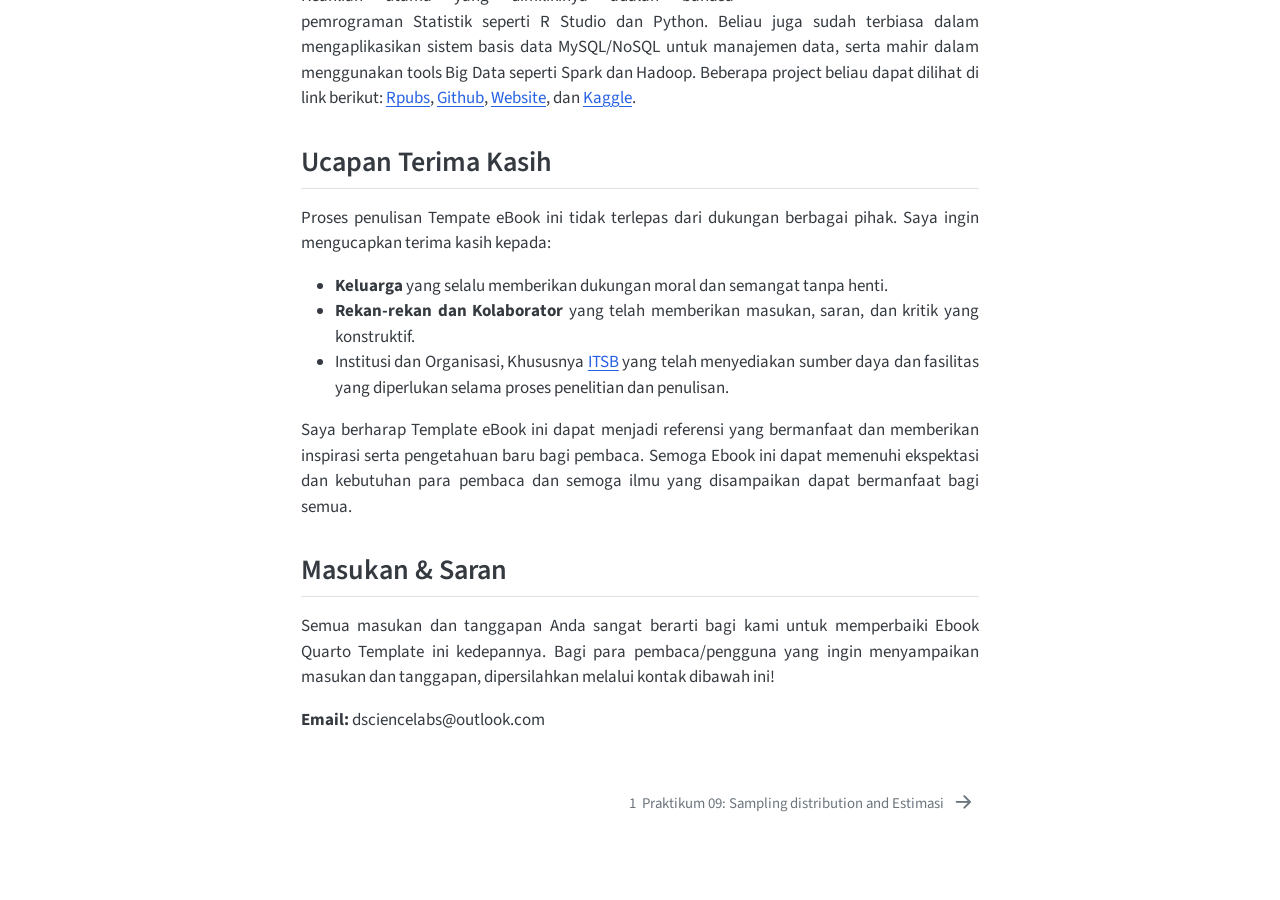
==== commit e5ec612a: "Update book content" ====
--- a/docs/index.html
+++ b/docs/index.html
@@ -10,7 +10,7 @@
 <meta name="dcterms.date" content="2026-11-25">
 <meta name="description" content="Deskripsi Singkat">
 
-<title>Quarto Template</title>
+<title>Tugas Statitiska</title>
 <style>
 /* Default styles provided by pandoc.
 ** See https://pandoc.org/MANUAL.html#variables-for-html for config info.
@@ -129,7 +129,7 @@
   <nav id="quarto-sidebar" class="sidebar collapse collapse-horizontal quarto-sidebar-collapse-item sidebar-navigation floating overflow-auto" aria-label="Situs web">
     <div class="pt-lg-2 mt-2 text-left sidebar-header">
     <div class="sidebar-title mb-0 py-0">
-      <a href="./">Quarto Template</a> 
+      <a href="./">Tugas Statitiska</a> 
         <div class="sidebar-tools-main tools-wide">
     <a href="./Quarto-Template.pdf" title="Pratinjau PDF" class="quarto-navigation-tool px-1" aria-label="Pratinjau PDF"><i class="bi bi-file-pdf"></i></a>
     <a href="./epub-reader.html" title="Pratinjau EPUB" class="quarto-navigation-tool px-1" aria-label="Pratinjau EPUB"><i class="bi bi-journal"></i></a>
@@ -196,7 +196,7 @@
 
 <header id="title-block-header" class="quarto-title-block default">
 <div class="quarto-title">
-<h1 class="title">Quarto Template</h1>
+<h1 class="title">Tugas Statitiska</h1>
 </div>
 
 <div>
@@ -211,7 +211,7 @@
     <div>
     <div class="quarto-title-meta-heading">Penulis</div>
     <div class="quarto-title-meta-contents">
-             <p>Bakti Siregar, M.Sc. </p>
+             <p>Dewi Wulan </p>
           </div>
   </div>
     
@@ -232,7 +232,7 @@
 
 
 <section id="kata-pengantar" class="level2 unnumbered">
-<h2 class="unnumbered anchored" data-anchor-id="kata-pengantar">Kata Pengantar</h2><p><img src="images/Cover.png" title="Quarto Template" class="quarto-cover-image nolightbox img-fluid"></p>
+<h2 class="unnumbered anchored" data-anchor-id="kata-pengantar">Kata Pengantar</h2><p><img src="images/Cover.png" title="Tugas Statitiska" class="quarto-cover-image nolightbox img-fluid"></p>
 <p>Dengan mengucap syukur kepada Tuhan Yang Maha Esa, saya sangat senang dapat mempersembahkan eBook <strong>“Quarto Template”</strong> kepada para pembaca dan pengguna. eBook ini disusun sebagai panduan praktis untuk membantu mahasiswa, dosen, peneliti, serta praktisi dalam memanfaatkan Quarto sebagai salah satu perangkat untuk menyusun, mengelola, dan menerbitkan dokumen secara profesional.</p>
 <p>Quarto merupakan perangkat <em>open-source scientific and technical publishing</em> yang memungkinkan pengguna mengintegrasikan teks, kode pemrograman, hasil analisis, visualisasi data, serta berbagai elemen pendukung lainnya ke dalam satu dokumen. Dengan Quarto, proses penulisan dan publikasi dapat dilakukan secara lebih terstruktur, reproducible, dan efisien dalam berbagai format keluaran, seperti HTML, PDF, Microsoft Word, serta format publikasi lainnya.</p>
 <p>Contoh sitasi: tuliskan <code>[@xie2015]</code> untuk merujuk entri <code>xie2015</code> di <code>references/book.bib</code>. Pada hasil render, sitasinya tampil seperti ini <span class="citation" data-cites="xie2015"><a href="references/referensi.html#ref-xie2015" role="doc-biblioref">[1]</a></span>.</p>
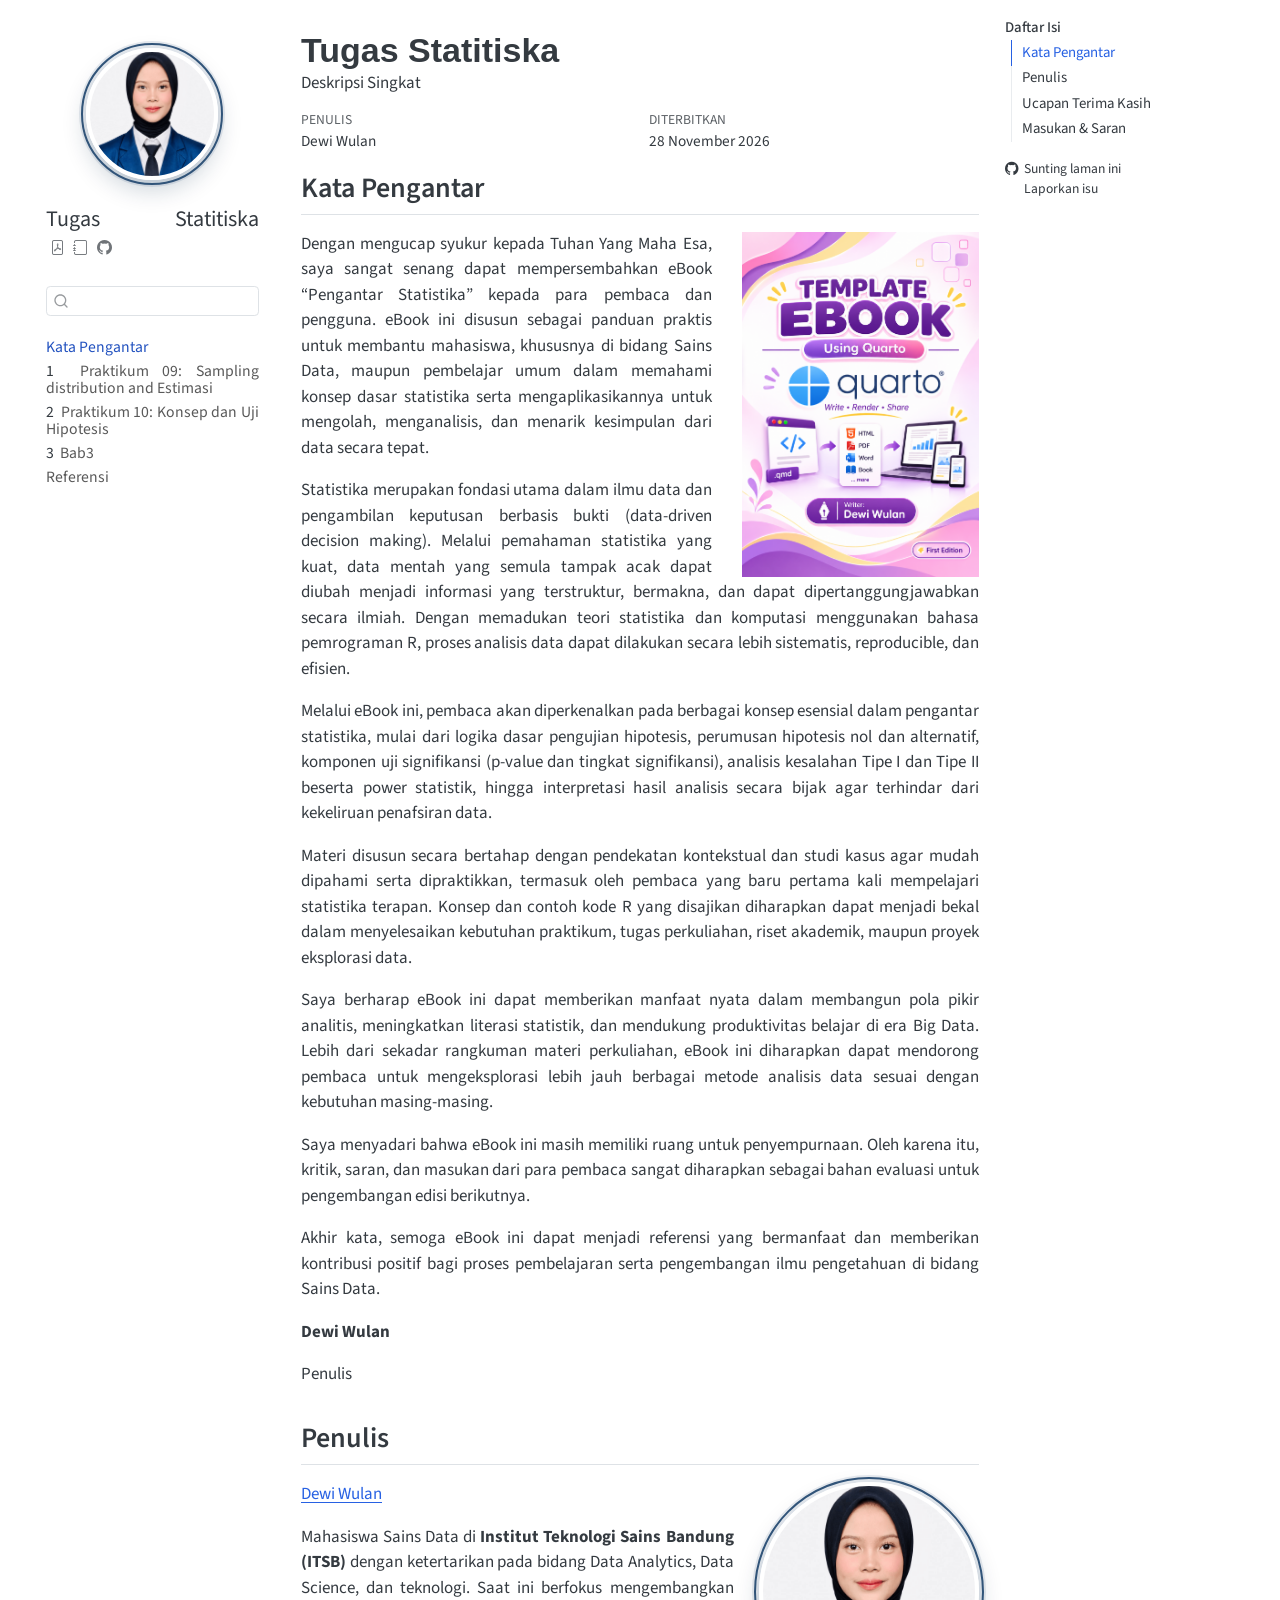
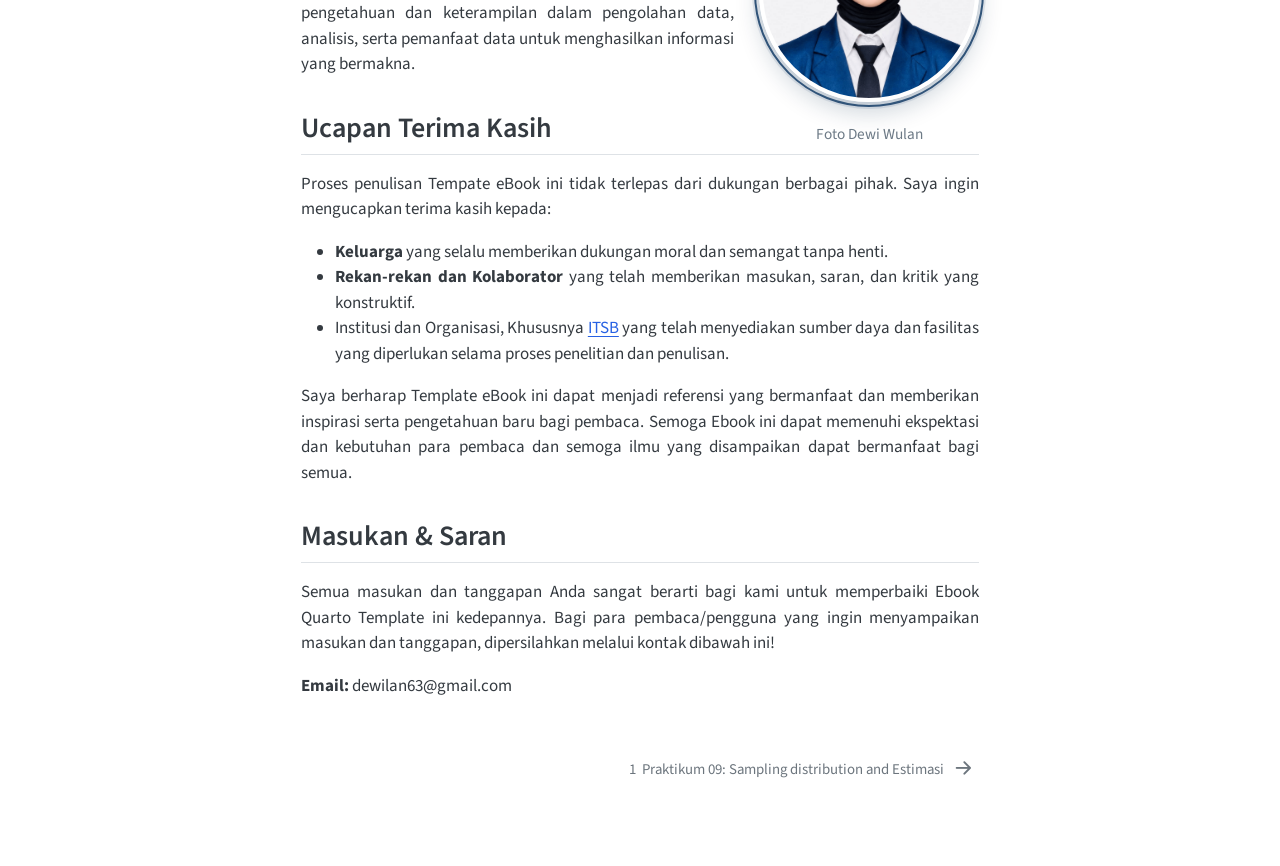
==== commit ac861d39: "Update book content" ====
--- a/docs/index.html
+++ b/docs/index.html
@@ -7,7 +7,7 @@
 <meta name="viewport" content="width=device-width, initial-scale=1.0, user-scalable=yes">
 
 <meta name="author" content="Dewi Wulan">
-<meta name="dcterms.date" content="2026-11-25">
+<meta name="dcterms.date" content="2026-11-28">
 <meta name="description" content="Deskripsi Singkat">
 
 <title>Tugas Statitiska</title>
@@ -29,27 +29,7 @@
   margin: 0 0.8em 0.2em -1em; /* quarto-specific, see https://github.com/quarto-dev/quarto-cli/issues/4556 */ 
   vertical-align: middle;
 }
-/* CSS for citations */
-div.csl-bib-body { }
-div.csl-entry {
-  clear: both;
-  margin-bottom: 0em;
-}
-.hanging-indent div.csl-entry {
-  margin-left:2em;
-  text-indent:-2em;
-}
-div.csl-left-margin {
-  min-width:2em;
-  float:left;
-}
-div.csl-right-inline {
-  margin-left:2em;
-  padding-left:1em;
-}
-div.csl-indent {
-  margin-left: 2em;
-}</style>
+</style>
 
 
 <script src="site_libs/quarto-nav/quarto-nav.js"></script>
@@ -218,7 +198,7 @@
     <div>
     <div class="quarto-title-meta-heading">Diterbitkan</div>
     <div class="quarto-title-meta-contents">
-      <p class="date">25 November 2026</p>
+      <p class="date">28 November 2026</p>
     </div>
   </div>
   
@@ -233,16 +213,15 @@
 
 <section id="kata-pengantar" class="level2 unnumbered">
 <h2 class="unnumbered anchored" data-anchor-id="kata-pengantar">Kata Pengantar</h2><p><img src="images/Cover.png" title="Tugas Statitiska" class="quarto-cover-image nolightbox img-fluid"></p>
-<p>Dengan mengucap syukur kepada Tuhan Yang Maha Esa, saya sangat senang dapat mempersembahkan eBook <strong>“Quarto Template”</strong> kepada para pembaca dan pengguna. eBook ini disusun sebagai panduan praktis untuk membantu mahasiswa, dosen, peneliti, serta praktisi dalam memanfaatkan Quarto sebagai salah satu perangkat untuk menyusun, mengelola, dan menerbitkan dokumen secara profesional.</p>
-<p>Quarto merupakan perangkat <em>open-source scientific and technical publishing</em> yang memungkinkan pengguna mengintegrasikan teks, kode pemrograman, hasil analisis, visualisasi data, serta berbagai elemen pendukung lainnya ke dalam satu dokumen. Dengan Quarto, proses penulisan dan publikasi dapat dilakukan secara lebih terstruktur, reproducible, dan efisien dalam berbagai format keluaran, seperti HTML, PDF, Microsoft Word, serta format publikasi lainnya.</p>
-<p>Contoh sitasi: tuliskan <code>[@xie2015]</code> untuk merujuk entri <code>xie2015</code> di <code>references/book.bib</code>. Pada hasil render, sitasinya tampil seperti ini <span class="citation" data-cites="xie2015"><a href="references/referensi.html#ref-xie2015" role="doc-biblioref">[1]</a></span>.</p>
-<p>Melalui eBook ini, pembaca akan diperkenalkan pada penggunaan template Quarto, mulai dari pengenalan struktur proyek, pengaturan konfigurasi, penulisan dokumen menggunakan Markdown, integrasi kode pemrograman, pengelolaan referensi, hingga proses <em>rendering</em> menjadi dokumen yang siap digunakan dan dipublikasikan.</p>
-<p>Materi disusun secara bertahap agar mudah dipahami dan dipraktikkan, termasuk oleh pengguna yang baru pertama kali mengenal Quarto. Template dan contoh yang disajikan diharapkan dapat menjadi referensi dalam mengembangkan berbagai kebutuhan dokumentasi akademik, laporan penelitian, modul pembelajaran, buku elektronik, maupun publikasi berbasis data.</p>
-<p>Saya berharap eBook ini dapat memberikan manfaat nyata dalam mendukung peningkatan literasi digital, produktivitas akademik, dan penerapan praktik penulisan ilmiah yang modern. Lebih dari sekadar panduan teknis, eBook ini diharapkan dapat mendorong pembaca untuk mengeksplorasi berbagai kemampuan Quarto dan mengembangkan template sesuai dengan kebutuhan masing-masing.</p>
+<p>Dengan mengucap syukur kepada Tuhan Yang Maha Esa, saya sangat senang dapat mempersembahkan eBook “Pengantar Statistika” kepada para pembaca dan pengguna. eBook ini disusun sebagai panduan praktis untuk membantu mahasiswa, khususnya di bidang Sains Data, maupun pembelajar umum dalam memahami konsep dasar statistika serta mengaplikasikannya untuk mengolah, menganalisis, dan menarik kesimpulan dari data secara tepat.</p>
+<p>Statistika merupakan fondasi utama dalam ilmu data dan pengambilan keputusan berbasis bukti (data-driven decision making). Melalui pemahaman statistika yang kuat, data mentah yang semula tampak acak dapat diubah menjadi informasi yang terstruktur, bermakna, dan dapat dipertanggungjawabkan secara ilmiah. Dengan memadukan teori statistika dan komputasi menggunakan bahasa pemrograman R, proses analisis data dapat dilakukan secara lebih sistematis, reproducible, dan efisien.</p>
+<p>Melalui eBook ini, pembaca akan diperkenalkan pada berbagai konsep esensial dalam pengantar statistika, mulai dari logika dasar pengujian hipotesis, perumusan hipotesis nol dan alternatif, komponen uji signifikansi (p-value dan tingkat signifikansi), analisis kesalahan Tipe I dan Tipe II beserta power statistik, hingga interpretasi hasil analisis secara bijak agar terhindar dari kekeliruan penafsiran data.</p>
+<p>Materi disusun secara bertahap dengan pendekatan kontekstual dan studi kasus agar mudah dipahami serta dipraktikkan, termasuk oleh pembaca yang baru pertama kali mempelajari statistika terapan. Konsep dan contoh kode R yang disajikan diharapkan dapat menjadi bekal dalam menyelesaikan kebutuhan praktikum, tugas perkuliahan, riset akademik, maupun proyek eksplorasi data.</p>
+<p>Saya berharap eBook ini dapat memberikan manfaat nyata dalam membangun pola pikir analitis, meningkatkan literasi statistik, dan mendukung produktivitas belajar di era Big Data. Lebih dari sekadar rangkuman materi perkuliahan, eBook ini diharapkan dapat mendorong pembaca untuk mengeksplorasi lebih jauh berbagai metode analisis data sesuai dengan kebutuhan masing-masing.</p>
 <p>Saya menyadari bahwa eBook ini masih memiliki ruang untuk penyempurnaan. Oleh karena itu, kritik, saran, dan masukan dari para pembaca sangat diharapkan sebagai bahan evaluasi untuk pengembangan edisi berikutnya.</p>
-<p>Akhir kata, semoga eBook ini dapat menjadi referensi yang bermanfaat dan memberikan kontribusi positif bagi dunia pendidikan, penelitian, dan pengembangan ilmu pengetahuan.</p>
-<p><strong>Dewi Wulan</strong><br>
-Penulis</p>
+<p>Akhir kata, semoga eBook ini dapat menjadi referensi yang bermanfaat dan memberikan kontribusi positif bagi proses pembelajaran serta pengembangan ilmu pengetahuan di bidang Sains Data.</p>
+<p><strong>Dewi Wulan</strong></p>
+<p>Penulis</p>
 </section>
 <section id="penulis" class="level2">
 <h2 class="anchored" data-anchor-id="penulis">Penulis</h2>
@@ -252,7 +231,8 @@
 <figcaption>Foto Dewi Wulan</figcaption>
 </figure>
 </div>
-<p><strong><a href="https://www.linkedin.com/in/dsciencelabs/">Dewi Wulan</a></strong> bekerja sebagai Dosen di Prodi Sains Data Institut Teknologi Sains Bandung. Beliau adalah meraih gelar Magister-nya dari Departemen Matematika Terapan (Applied Mathematics) National Sun Yat Sen University, Taiwan. Selain mengajar beliau juga pernah bekerja sebagai <strong>Data Scientist Freelance</strong> di perusahaan-perusahaan ternama seperti <a href="https://www.jne.co.id/id/beranda">JNE</a>, <a href="https://www.samoragroup.co.id/home/en">Samora Group</a>, <a href="https://www.pertamina.com/">Pertamina</a>, dan saat ini masih aktif sebagai <strong>Data Scientist Freelance</strong> di <a href="PT. Green City Traffic">PT. Green City Traffic</a>. Beliau memiliki antusiasme khusus dalam mengerjakan proyek (mengajar) Big Data Analytics, Machine Learning, Optimisasi, dan Analisis Time Series di bidang keuangan dan investasi. Keahlian utama yang dimilikinya adalah bahasa pemrograman Statistik seperti R Studio dan Python. Beliau juga sudah terbiasa dalam mengaplikasikan sistem basis data MySQL/NoSQL untuk manajemen data, serta mahir dalam menggunakan tools Big Data seperti Spark dan Hadoop. Beberapa project beliau dapat dilihat di link berikut: <a href="https://rpubs.com/dsciencelabs">Rpubs</a>, <a href="https://github.com/dsciencelabs">Github</a>, <a href="https://dsciencelabs.github.io/web/index.html">Website</a>, dan <a href="https://www.kaggle.com/baktisiregar/code">Kaggle</a>.</p>
+<p><strong><a href="https://www.linkedin.com/in/dsciencelabs/">Dewi Wulan</a></strong></p>
+<p>Mahasiswa Sains Data di <strong>Institut Teknologi Sains Bandung (ITSB)</strong> dengan ketertarikan pada bidang Data Analytics, Data Science, dan teknologi. Saat ini berfokus mengembangkan pengetahuan dan keterampilan dalam pengolahan data, analisis, serta pemanfaat data untuk menghasilkan informasi yang bermakna.</p>
 </section>
 <section id="ucapan-terima-kasih" class="level2">
 <h2 class="anchored" data-anchor-id="ucapan-terima-kasih">Ucapan Terima Kasih</h2>
@@ -267,14 +247,9 @@
 <section id="masukan-saran" class="level2">
 <h2 class="anchored" data-anchor-id="masukan-saran">Masukan &amp; Saran</h2>
 <p>Semua masukan dan tanggapan Anda sangat berarti bagi kami untuk memperbaiki Ebook Quarto Template ini kedepannya. Bagi para pembaca/pengguna yang ingin menyampaikan masukan dan tanggapan, dipersilahkan melalui kontak dibawah ini!</p>
-<p><strong>Email:</strong> dsciencelabs@outlook.com</p>
-
-
-<div id="refs" class="references csl-bib-body" data-entry-spacing="0" role="list" style="display: none">
-<div id="ref-xie2015" class="csl-entry" role="listitem">
-<div class="csl-left-margin">[1] </div><div class="csl-right-inline">Y. Xie, <em><a href="http://yihui.name/knitr/">Dynamic Documents with <span>R</span> and knitr</a></em>, 2nd ed. Boca Raton, Florida: Chapman; Hall/CRC, 2015.</div>
-</div>
-</div>
+<p><strong>Email:</strong> dewilan63@gmail.com</p>
+
+
 </section>
 
 </main> <!-- /main -->
